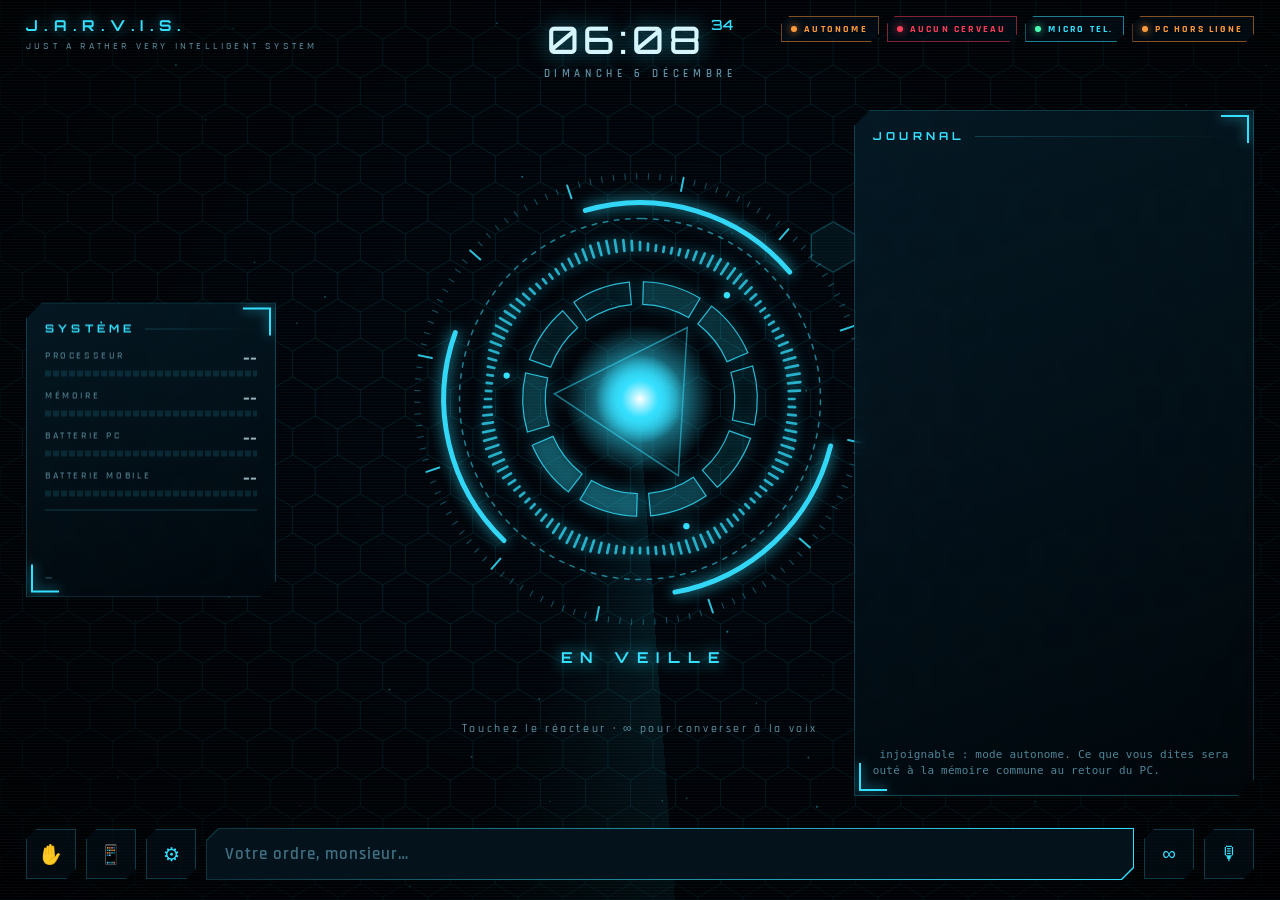
==== static/index.html @ 6ebd61b5 "Voix premium ElevenLabs britanniques graves + réglage grave/débit ; gain automatique micro ; accueil" ====
<!DOCTYPE html>
<html lang="fr">
<head>
<meta charset="utf-8">
<meta name="viewport" content="width=device-width,initial-scale=1,viewport-fit=cover">
<meta name="theme-color" content="#010409">
<meta name="mobile-web-app-capable" content="yes">
<link rel="manifest" href="/static/manifest.json">
<link rel="icon" href="/static/icon.svg">
<title>J.A.R.V.I.S.</title>
<link rel="stylesheet" href="/static/hud.css">
</head>
<body class="booting">
<canvas id="bg"></canvas>
<div class="vignette"></div>
<div class="scan"></div>

<!-- Séquence de démarrage -->
<div id="boot">
  <div class="boot-logo">J.A.R.V.I.S.</div>
  <div id="boot-lines"></div>
  <div class="boot-bar"><i></i></div>
</div>

<header>
  <div class="brand">
    <b>J.A.R.V.I.S.</b>
    <small>Just A Rather Very Intelligent System</small>
  </div>
  <div class="clock"><span id="clock">--:--</span><span id="sec">00</span><div id="date"></div></div>
  <div class="chips">
    <span id="st-net" class="chip">RÉSEAU</span>
    <span id="st-brain" class="chip">CERVEAU</span>
    <span id="st-wake" class="chip">MICRO</span>
    <span id="st-phone" class="chip">MOBILE</span>
  </div>
</header>

<aside class="panel sys">
  <div class="ptitle">SYSTÈME</div>
  <div class="meter"><label>PROCESSEUR</label><div class="track"><i id="bar-cpu"></i></div><b id="v-cpu">--</b></div>
  <div class="meter"><label>MÉMOIRE</label><div class="track"><i id="bar-ram"></i></div><b id="v-ram">--</b></div>
  <div class="meter"><label>BATTERIE PC</label><div class="track"><i id="bar-bat"></i></div><b id="v-bat">--</b></div>
  <div class="meter"><label>BATTERIE MOBILE</label><div class="track"><i id="bar-pbat"></i></div><b id="v-pbat">--</b></div>
  <div class="spark"><canvas id="spark"></canvas></div>
  <div class="pfoot" id="ver">—</div>
</aside>

<main>
  <button id="reactor" aria-label="Parler à Jarvis"><canvas id="core"></canvas></button>
  <div id="state" data-text="EN VEILLE">EN VEILLE</div>
  <div id="say" aria-live="polite"></div>
  <div id="hint">Touchez le réacteur · ∞ pour converser à la voix</div>
</main>

<section class="panel log">
  <div class="ptitle">JOURNAL</div>
  <div id="feed"></div>
</section>

<footer>
  <button id="btn-hands" class="tool" title="Contrôle par les mains">✋</button>
  <button id="btn-phone" class="tool" title="Téléphone">📱</button>
  <button id="btn-cfg" class="tool" title="Réglages">⚙</button>
  <form id="form"><input id="input" placeholder="Votre ordre, monsieur…" autocomplete="off" enterkeyhint="send"></form>
  <button id="btn-talk" class="tool" title="Conversation mains libres">∞</button>
  <button id="btn-mic" class="tool mic" title="Parler (Espace)">🎙</button>
</footer>

<div id="confirm" class="modal" hidden>
  <div class="box warn">
    <div class="ptitle">AUTORISATION REQUISE</div>
    <pre id="cbody"></pre>
    <div class="btns"><button id="c-no" class="ghost">REFUSER</button><button id="c-yes">AUTORISER</button></div>
  </div>
</div>

<div id="phone" class="modal" hidden>
  <div class="box">
    <div class="ptitle">LIAISON MOBILE</div>
    <p id="ph-status" class="muted">Vérification…</p>
    <ol class="steps">
      <li><b>Options pour les développeurs</b> : <b>Débogage USB</b> activé (et si possible <b>Débogage USB (paramètres de sécurité)</b> pour toucher/écrire).</li>
      <li><b>Par câble (le plus simple)</b> : branchez le téléphone au PC, acceptez « Autoriser le débogage USB », puis <b>LIAISON PAR CÂBLE</b>. Ensuite débranchez.</li>
      <li><b>Sans câble</b> : Débogage sans fil → Associer avec un code → recopiez adresse + code, puis ASSOCIER.</li>
    </ol>
    <input id="ph-host" placeholder="Adresse IP et port (ex : 192.168.1.20:37099)" inputmode="url">
    <input id="ph-code" placeholder="Code d'association (6 chiffres)" inputmode="numeric">
    <pre id="ph-out"></pre>
    <div class="btns"><button id="ph-close" class="ghost">FERMER</button><button id="ph-usb">LIAISON PAR CÂBLE</button><button id="ph-go">ASSOCIER</button></div>
  </div>
</div>

<div id="cfg" class="modal" hidden>
  <div class="box">
    <div class="ptitle">VOIX</div>
    <select id="vx"></select>
    <label class="muted">Grave <input id="vx-pitch" type="range" min="-30" max="5" step="1"></label>
    <label class="muted">Lenteur / débit <input id="vx-rate" type="range" min="-25" max="15" step="1"></label>
    <input id="vx-key" type="text" autocomplete="off" spellcheck="false" placeholder="Clé ElevenLabs pour les voix ★ (gratuit : elevenlabs.io → API Keys)">
    <div class="btns"><button id="vx-save" class="ghost">ENREGISTRER</button><button id="vx-test">ÉCOUTER</button></div>

    <div class="ptitle" style="margin-top:22px">CERVEAUX EN LIGNE</div>
    <p class="muted">Jarvis essaie chaque IA dans l'ordre ; quand l'une n'a plus de crédit ou de quota, il passe à la suivante, puis au cerveau local.</p>
    <div id="brains"></div>
    <select id="br-id"></select>
    <p id="br-info" class="muted"></p>
    <input id="br-key" type="text" autocomplete="off" spellcheck="false" placeholder="Clé API de ce fournisseur">
    <div class="btns"><button id="br-add">AJOUTER CETTE IA</button></div>

    <div class="ptitle" style="margin-top:22px">CLAUDE (PAYANT, LE PLUS INTELLIGENT)</div>
    <p id="cfg-status" class="muted">—</p>
    <input id="cfg-key" type="text" autocomplete="off" spellcheck="false" placeholder="Clé API Claude (sk-ant-…)">
    <select id="cfg-model">
      <option value="claude-sonnet-5-5">Sonnet 5.5 — équilibré (recommandé)</option>
      <option value="claude-haiku-5-5">Haiku 5.5 — le plus rapide et économique</option>
      <option value="claude-opus-5-5">Opus 5.5 — le plus puissant</option>
    </select>
    <pre id="cfg-out"></pre>
    <div class="btns"><button id="cfg-close" class="ghost">FERMER</button><button id="cfg-save">ENREGISTRER</button></div>

    <div class="ptitle" style="margin-top:22px">GOOGLE : GMAIL + AGENDA</div>
    <p id="g-status" class="muted">—</p>
    <textarea id="g-json" rows="3" spellcheck="false" placeholder="Collez ici le contenu du fichier client_secret….json"></textarea>
    <div class="btns"><button id="g-save" class="ghost">ENREGISTRER LE FICHIER</button><button id="g-connect">CONNECTER GOOGLE</button></div>
  </div>
</div>

<div id="login" class="modal" hidden>
  <div class="box">
    <div class="ptitle">IDENTIFICATION</div>
    <input id="token" type="text" autocomplete="off" autocapitalize="characters" placeholder="Code d'accès">
    <div class="btns"><button id="t-ok">ENTRER</button></div>
  </div>
</div>

<video id="cam" playsinline muted hidden></video>
<canvas id="handfx"></canvas>
<div id="cursor" hidden></div>

<script src="/static/fx.js"></script>
<script src="/static/hud.js"></script>
<script type="module" src="/static/hands.js"></script>
</body>
</html>
---- static/hud.css ----
@font-face{font-family:Orbitron;src:url(/static/fonts/orbitron-latin-500-normal.woff2) format("woff2");font-weight:500}
@font-face{font-family:Orbitron;src:url(/static/fonts/orbitron-latin-700-normal.woff2) format("woff2");font-weight:700}
@font-face{font-family:Orbitron;src:url(/static/fonts/orbitron-latin-900-normal.woff2) format("woff2");font-weight:900}
@font-face{font-family:Rajdhani;src:url(/static/fonts/rajdhani-latin-500-normal.woff2) format("woff2");font-weight:500}
@font-face{font-family:Rajdhani;src:url(/static/fonts/rajdhani-latin-600-normal.woff2) format("woff2");font-weight:600}
@font-face{font-family:Rajdhani;src:url(/static/fonts/rajdhani-latin-700-normal.woff2) format("woff2");font-weight:700}

:root{
  --c:#35e0ff;--c2:#0a8fb5;--hot:#ff9a3c;--red:#ff3d5a;--ok:#4dffb5;
  --ink:#d6f6ff;--mute:#5f8fa0;--line:rgba(53,224,255,.22);--glass:rgba(4,18,28,.55);
  --head:Orbitron,"Bahnschrift",sans-serif;--body:Rajdhani,"Bahnschrift","Segoe UI",sans-serif;
  --accent:var(--c);
}
body.thinking{--accent:var(--hot)}
body.listening{--accent:#a8f4ff}
*{box-sizing:border-box;margin:0;padding:0;min-width:0}
html,body{height:100%;background:#010409;color:var(--ink);font-family:var(--body);font-weight:500;overflow:hidden;-webkit-tap-highlight-color:transparent}
#bg{position:fixed;inset:0;width:100%;height:100%}
.vignette{position:fixed;inset:0;pointer-events:none;background:radial-gradient(ellipse at 50% 45%,transparent 35%,rgba(0,0,0,.85) 100%)}
.scan{position:fixed;inset:0;pointer-events:none;background:repeating-linear-gradient(0deg,rgba(53,224,255,.035) 0 1px,transparent 1px 3px);mix-blend-mode:screen;animation:flick 6s infinite}
@keyframes flick{0%,96%,100%{opacity:1}97%{opacity:.6}98%{opacity:1}99%{opacity:.75}}

/* ---------- Démarrage ---------- */
#boot{position:fixed;inset:0;z-index:50;background:#010409;display:flex;flex-direction:column;align-items:center;justify-content:center;gap:22px;transition:opacity .9s,visibility .9s}
body:not(.booting) #boot{opacity:0;visibility:hidden}
.boot-logo{font:900 clamp(30px,7vw,64px)/1 var(--head);letter-spacing:.35em;color:transparent;background:linear-gradient(90deg,#0a8fb5,#e9fdff,#35e0ff,#0a8fb5);background-size:300% 100%;-webkit-background-clip:text;background-clip:text;animation:sheen 2.4s linear infinite;filter:drop-shadow(0 0 18px rgba(53,224,255,.6));padding-left:.35em}
@keyframes sheen{to{background-position:-300% 0}}
#boot-lines{font:600 13px/1.7 var(--body);letter-spacing:.18em;color:var(--mute);min-height:9em;width:min(420px,84vw)}
#boot-lines div::before{content:"▸ ";color:var(--c)}
#boot-lines .okk{color:var(--ok);float:right}
.boot-bar{width:min(420px,84vw);height:2px;background:rgba(53,224,255,.12);overflow:hidden}
.boot-bar i{display:block;height:100%;width:0;background:linear-gradient(90deg,transparent,var(--c));box-shadow:0 0 12px var(--c);animation:load 2.6s cubic-bezier(.6,.1,.2,1) forwards}
@keyframes load{to{width:100%}}

/* ---------- En-tête ---------- */
header{position:fixed;top:0;left:0;right:0;z-index:3;display:grid;grid-template-columns:1fr auto 1fr;align-items:start;padding:calc(16px + env(safe-area-inset-top)) 26px 0}
.brand b{display:block;font:700 15px var(--head);letter-spacing:.42em;color:var(--c);text-shadow:0 0 14px rgba(53,224,255,.7)}
.brand small{display:block;margin-top:5px;font-size:10px;letter-spacing:.32em;color:var(--mute);text-transform:uppercase}
.clock{text-align:center;font-family:var(--head)}
#clock{font-size:38px;font-weight:500;letter-spacing:.12em;text-shadow:0 0 22px rgba(53,224,255,.55)}
#sec{font-size:14px;color:var(--c);margin-left:6px;vertical-align:top}
#date{font:600 11px var(--body);letter-spacing:.42em;color:var(--mute);margin-top:4px}
.chips{display:flex;gap:8px;justify-content:flex-end;flex-wrap:wrap}
.chip{position:relative;padding:6px 10px 6px 22px;font:700 10px var(--body);letter-spacing:.22em;color:var(--mute);border:1px solid var(--line);background:var(--glass);clip-path:polygon(8px 0,100% 0,100% calc(100% - 8px),calc(100% - 8px) 100%,0 100%,0 8px)}
.chip::before{content:"";position:absolute;left:9px;top:50%;width:6px;height:6px;margin-top:-3px;border-radius:50%;background:var(--mute)}
.chip.ok{color:var(--c);border-color:rgba(53,224,255,.55)}.chip.ok::before{background:var(--ok);box-shadow:0 0 8px var(--ok)}
.chip.warn{color:var(--hot);border-color:rgba(255,154,60,.5)}.chip.warn::before{background:var(--hot);box-shadow:0 0 8px var(--hot)}
.chip.bad{color:var(--red);border-color:rgba(255,61,90,.5)}.chip.bad::before{background:var(--red);box-shadow:0 0 8px var(--red);animation:blink 1s infinite}
@keyframes blink{50%{opacity:.2}}

/* ---------- Panneaux holographiques ---------- */
.panel{position:fixed;z-index:3;padding:18px 18px 14px;background:linear-gradient(160deg,rgba(8,40,56,.55),rgba(2,12,20,.35));border:1px solid var(--line);backdrop-filter:blur(6px);-webkit-backdrop-filter:blur(6px);clip-path:polygon(16px 0,100% 0,100% calc(100% - 16px),calc(100% - 16px) 100%,0 100%,0 16px)}
.panel::before,.panel::after{content:"";position:absolute;width:26px;height:26px;border:2px solid var(--c);filter:drop-shadow(0 0 6px var(--c))}
.panel::before{top:4px;right:4px;border-left:0;border-bottom:0}
.panel::after{bottom:4px;left:4px;border-right:0;border-top:0}
.ptitle{font:700 11px var(--head);letter-spacing:.38em;color:var(--c);margin-bottom:14px;display:flex;align-items:center;gap:10px}
.ptitle::after{content:"";flex:1;height:1px;background:linear-gradient(90deg,var(--line),transparent)}
.sys{left:26px;top:50%;transform:translateY(-50%);width:250px}
.meter{display:grid;grid-template-columns:1fr auto;gap:5px 10px;margin-bottom:13px}
.meter label{font-size:10px;letter-spacing:.26em;color:var(--mute)}
.meter b{grid-row:1;grid-column:2;font:500 13px var(--head);color:var(--ink)}
.track{grid-column:1/3;height:6px;background:repeating-linear-gradient(90deg,rgba(53,224,255,.12) 0 6px,transparent 6px 8px)}
.track i{display:block;height:100%;width:0;background:repeating-linear-gradient(90deg,var(--c) 0 6px,transparent 6px 8px);filter:drop-shadow(0 0 4px var(--c));transition:width .9s cubic-bezier(.2,.8,.2,1)}
.track i.hot{background:repeating-linear-gradient(90deg,var(--hot) 0 6px,transparent 6px 8px);filter:drop-shadow(0 0 4px var(--hot))}
.spark{height:54px;margin-top:4px;border-top:1px solid var(--line);padding-top:8px}
#spark{width:100%;height:100%}
.pfoot{margin-top:8px;font:500 9px var(--head);letter-spacing:.3em;color:#2f6577}
.log{right:26px;top:110px;bottom:104px;width:min(400px,32vw);display:flex;flex-direction:column}
#feed{flex:1;overflow-y:auto;display:flex;flex-direction:column;gap:10px;padding-right:4px;mask:linear-gradient(transparent,#000 14%);scrollbar-width:none}
#feed::-webkit-scrollbar{display:none}
#feed>:first-child{margin-top:auto}
.line{position:relative;padding:9px 12px 9px 14px;font-size:15px;line-height:1.35;letter-spacing:.02em;background:rgba(53,224,255,.06);border-left:2px solid var(--c);animation:in .45s cubic-bezier(.2,.8,.2,1)}
.line::before{content:attr(data-who);display:block;font:700 9px var(--head);letter-spacing:.3em;color:var(--c);margin-bottom:3px}
.line.user{border-color:#8fb6c4;background:rgba(143,182,196,.06)}.line.user::before{color:#8fb6c4}
.line.log{font:500 11px/1.4 Consolas,monospace;color:#4e8597;border-color:#1c4a5a;background:none;padding:3px 10px}
.line.log::before{display:none}
@keyframes in{from{opacity:0;transform:translateX(18px);filter:blur(4px)}}

/* ---------- Réacteur ---------- */
main{position:fixed;inset:0;z-index:2;display:flex;flex-direction:column;align-items:center;justify-content:center;pointer-events:none}
#reactor{pointer-events:auto;width:min(58vmin,470px);aspect-ratio:1;border:0;background:none;cursor:pointer;border-radius:50%}
#reactor:focus-visible{outline:1px dashed var(--c);outline-offset:8px}
#core{width:100%;height:100%;display:block}
#state{position:relative;margin-top:14px;font:700 15px var(--head);letter-spacing:.55em;padding-left:.55em;color:var(--accent);text-shadow:0 0 16px var(--accent)}
body.thinking #state::before,body.thinking #state::after{content:attr(data-text);position:absolute;inset:0;padding-left:.55em}
body.thinking #state::before{color:#ff3d5a;clip-path:inset(0 0 55% 0);animation:gl 1.2s infinite steps(2)}
body.thinking #state::after{color:#35e0ff;clip-path:inset(55% 0 0 0);animation:gl 1.2s infinite reverse steps(2)}
@keyframes gl{0%{transform:translate(-2px)}50%{transform:translate(2px)}100%{transform:none}}
#say{max-width:min(720px,86vw);min-height:1.4em;margin-top:16px;text-align:center;font:600 clamp(16px,2.2vw,21px)/1.45 var(--body);letter-spacing:.03em;color:var(--ink);text-shadow:0 0 14px rgba(53,224,255,.45)}
#say.typing::after{content:"▍";color:var(--c);animation:blink .8s infinite;margin-left:2px}
#say .u{display:block;font-size:.75em;color:var(--mute);margin-bottom:6px;letter-spacing:.08em}
#btn-talk.on{animation:pulse 1.4s infinite;color:#fff}
.box label{display:flex;align-items:center;gap:10px;margin-bottom:10px}.box input[type=range]{flex:1;accent-color:#35e0ff;height:auto;margin:0}
#hint{margin-top:8px;font-size:12px;letter-spacing:.22em;color:var(--mute)}

/* ---------- Barre de commande ---------- */
footer{position:fixed;left:0;right:0;bottom:0;z-index:4;display:flex;gap:10px;align-items:center;padding:14px 26px calc(20px + env(safe-area-inset-bottom))}
#form{flex:1;position:relative;padding:1px;background:linear-gradient(90deg,var(--line),var(--c),var(--line));background-size:200% 100%;animation:flow 4s linear infinite;clip-path:polygon(12px 0,100% 0,100% calc(100% - 12px),calc(100% - 12px) 100%,0 100%,0 12px)}
@keyframes flow{to{background-position:-200% 0}}
#input{width:100%;height:50px;border:0;outline:0;background:#03121b;color:var(--ink);padding:0 18px;font:600 17px var(--body);letter-spacing:.06em;clip-path:inherit}
#input::placeholder{color:#3f6f80}
.tool{width:50px;height:50px;flex:none;border:1px solid var(--line);background:var(--glass);color:var(--c);font-size:19px;cursor:pointer;clip-path:polygon(10px 0,100% 0,100% calc(100% - 10px),calc(100% - 10px) 100%,0 100%,0 10px);transition:.25s}
.tool:hover{border-color:var(--c);background:rgba(53,224,255,.12)}
.tool.on{background:rgba(53,224,255,.25);border-color:var(--c);box-shadow:inset 0 0 18px rgba(53,224,255,.5)}
.mic.on{animation:pulse 1s infinite}
@keyframes pulse{50%{box-shadow:inset 0 0 26px #a8f4ff}}

/* ---------- Fenêtres ---------- */
.modal{position:fixed;inset:0;z-index:20;display:flex;align-items:center;justify-content:center;background:rgba(1,4,9,.78);backdrop-filter:blur(4px);padding:16px}
[hidden]{display:none!important}
.box{width:min(520px,100%);max-height:90vh;overflow:auto;padding:24px;background:#031119;border:1px solid var(--c);box-shadow:0 0 40px rgba(53,224,255,.25);clip-path:polygon(18px 0,100% 0,100% calc(100% - 18px),calc(100% - 18px) 100%,0 100%,0 18px)}
.box.warn{border-color:var(--hot);box-shadow:0 0 40px rgba(255,154,60,.25)}.box.warn .ptitle{color:var(--hot)}
.box input{width:100%;height:46px;margin-bottom:10px;padding:0 14px;background:#020b12;border:1px solid var(--line);color:var(--ink);font:600 16px var(--body);letter-spacing:.08em;outline:0}
.box select{width:100%;height:46px;margin-bottom:10px;padding:0 10px;background:#020b12;border:1px solid var(--line);color:var(--ink);font:600 15px var(--body)}
.box textarea{width:100%;margin-bottom:10px;padding:10px;background:#020b12;border:1px solid var(--line);color:var(--ink);font:12px/1.4 Consolas,monospace;resize:vertical}
.box input:focus{border-color:var(--c)}
.box pre{white-space:pre-wrap;font:12px/1.5 Consolas,monospace;color:#bfeaf7;max-height:36vh;overflow:auto;margin-bottom:14px}
.muted{color:var(--mute);font-size:14px;margin-bottom:12px}
.steps{font-size:14px;line-height:1.45;color:#a9cfdb;margin:0 0 14px 18px}.steps li{margin-bottom:6px}.steps b{color:var(--ink)}
.btns{display:flex;flex-wrap:wrap;gap:10px;justify-content:flex-end}
.btns button{min-height:44px;padding:0 20px;border:1px solid var(--c);background:rgba(53,224,255,.14);color:var(--c);font:700 11px var(--head);letter-spacing:.25em;cursor:pointer}
.btns .ghost{background:none;border-color:var(--line);color:var(--mute)}
.box.warn #c-yes{border-color:var(--hot);color:var(--hot);background:rgba(255,154,60,.12)}

/* ---------- Mains ---------- */
#handfx{position:fixed;inset:0;width:100%;height:100%;pointer-events:none;z-index:15}
#cursor{position:fixed;z-index:16;width:30px;height:30px;margin:-15px 0 0 -15px;border:2px solid var(--c);border-radius:50%;box-shadow:0 0 16px var(--c),inset 0 0 8px var(--c);pointer-events:none;transition:transform .1s}
#cursor.pinch{transform:scale(.5);background:var(--c)}

/* ---------- Téléphone ---------- */
@media (max-width:820px){
  header{grid-template-columns:1fr auto;gap:10px;padding:calc(12px + env(safe-area-inset-top)) 16px 0}
  .brand small{display:none}.brand b{font-size:12px;letter-spacing:.3em}
  .clock{grid-column:2;grid-row:1;text-align:right}#clock{font-size:24px}#date{font-size:9px;letter-spacing:.25em}
  .chips{grid-column:1/3;justify-content:flex-start;gap:6px}.chip{font-size:9px;padding:5px 8px 5px 19px}.chip::before{left:7px}
  .sys{left:16px;right:16px;top:auto;bottom:calc(82px + env(safe-area-inset-bottom));transform:none;width:auto;display:grid;grid-template-columns:1fr 1fr;gap:0 14px;padding:12px 14px 4px}
  .sys .ptitle,.spark,.pfoot{display:none}.meter{margin-bottom:9px}
  .log{left:16px;right:16px;top:auto;bottom:calc(196px + env(safe-area-inset-bottom));height:24vh;width:auto;padding:12px 14px}
  main{justify-content:flex-start;padding-top:calc(118px + env(safe-area-inset-top))}
  #reactor{width:min(64vw,32vh)}#state{font-size:12px;margin-top:8px}#hint{display:none}
  .log{display:none}
  #say{font-size:18px;max-height:30vh;overflow:hidden;margin-top:14px;padding:0 6px}
  footer{padding:10px 16px calc(14px + env(safe-area-inset-bottom));gap:8px}
  #btn-hands{display:none}.tool{width:46px;height:46px}#input{height:46px;font-size:16px}
}
@media (prefers-reduced-motion:reduce){*{animation:none!important}}

.brain{display:flex;align-items:center;gap:10px;padding:8px 10px;margin-bottom:6px;border:1px solid var(--line);background:rgba(53,224,255,.05);font-size:14px}
.brain b{flex:1;font-weight:600}.brain small{color:var(--mute);font-size:12px}.brain .st{font-size:11px;letter-spacing:.1em}
.brain .st.ok{color:var(--ok)}.brain .st.wait{color:var(--hot)}
.brain button{background:none;border:1px solid var(--line);color:var(--mute);width:32px;height:32px;cursor:pointer}
.box a{color:var(--c)}
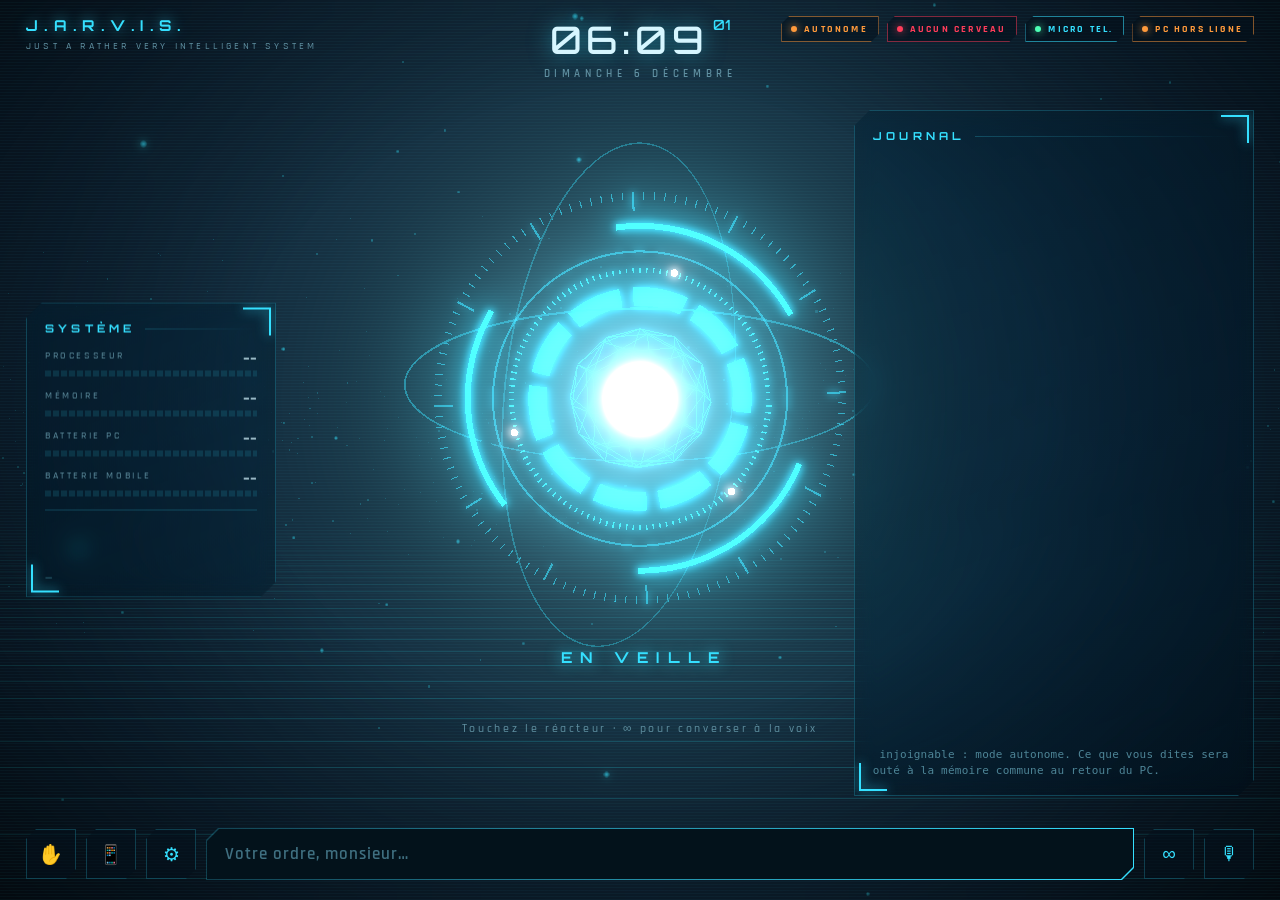
==== commit 92cf915b: "Interface 3D (three.js) : réacteur holographique, anneaux gyroscopiques, lueur, sol holographique, p" ====
--- a/static/index.html
+++ b/static/index.html
@@ -9,6 +9,7 @@
 <link rel="icon" href="/static/icon.svg">
 <title>J.A.R.V.I.S.</title>
 <link rel="stylesheet" href="/static/hud.css">
+<script type="importmap">{"imports":{"three":"/static/vendor/three/three.module.js","three/addons/":"/static/vendor/three/addons/"}}</script>
 </head>
 <body class="booting">
 <canvas id="bg"></canvas>
@@ -139,6 +140,7 @@
 <div id="cursor" hidden></div>
 
 <script src="/static/fx.js"></script>
+<script type="module">import("/static/fx3d.js").catch((e) => console.warn("3D indisponible, rendu 2D", e));</script>
 <script src="/static/hud.js"></script>
 <script type="module" src="/static/hands.js"></script>
 </body>
--- a/static/hud.css
+++ b/static/hud.css
@@ -150,3 +150,20 @@
 .brain .st.ok{color:var(--ok)}.brain .st.wait{color:var(--hot)}
 .brain button{background:none;border:1px solid var(--line);color:var(--mute);width:32px;height:32px;cursor:pointer}
 .box a{color:var(--c)}
+
+/* ---------- 3D ---------- */
+#scene{position:fixed;inset:0;width:100%!important;height:100%!important;z-index:0}
+body.fx3d #bg,body.fx3d #core{visibility:hidden}
+body.fx3d .vignette{background:radial-gradient(ellipse at 50% 45%,transparent 45%,rgba(0,0,0,.7) 100%)}
+body.fx3d .panel{background:linear-gradient(160deg,rgba(6,30,44,.42),rgba(2,10,18,.28));backdrop-filter:blur(10px) saturate(130%);-webkit-backdrop-filter:blur(10px) saturate(130%)}
+
+/* ---------- Fond d'écran (?mode=fond) ---------- */
+body.wallpaper header .chips,body.wallpaper .brand small,body.wallpaper .panel,body.wallpaper footer,body.wallpaper #hint,body.wallpaper #boot{display:none!important}
+body.wallpaper header{grid-template-columns:1fr;text-align:center;padding-top:calc(48px + env(safe-area-inset-top))}
+body.wallpaper .brand{display:none}
+body.wallpaper .clock #clock{font-size:clamp(46px,12vw,96px);font-weight:500}
+body.wallpaper .clock #sec{display:none}
+body.wallpaper main{justify-content:center;padding-top:0}
+body.wallpaper #reactor{width:min(70vw,44vh)}
+body.wallpaper #say{font-size:clamp(17px,2.4vw,22px)}
+body.wallpaper .clock{grid-column:1/-1!important;grid-row:1!important;text-align:center!important}
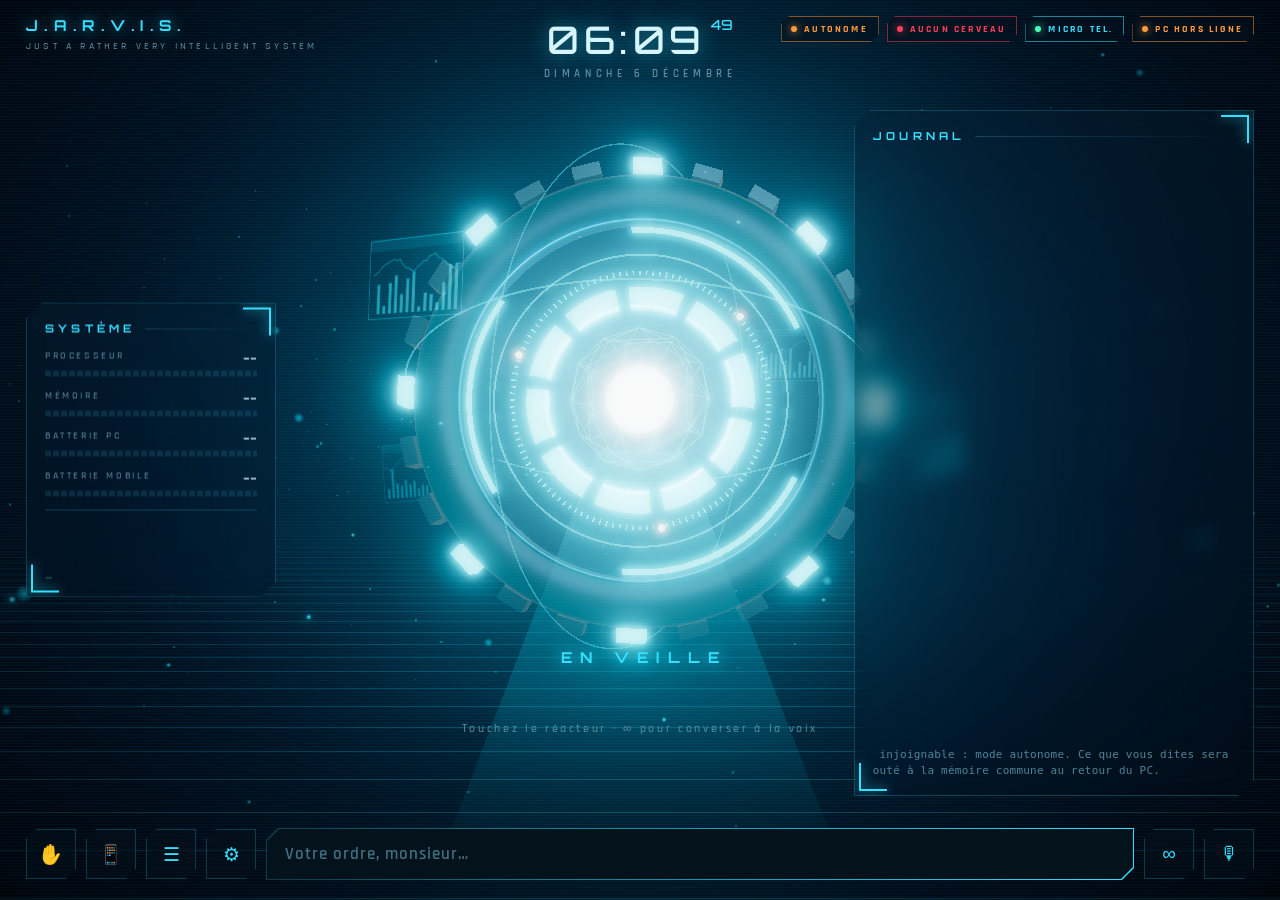
==== commit 4eae5ec5: "Page Urgences (/tableau) : mails, agenda, tâches et rappels classés par urgence ; outils de tâches C" ====
--- a/static/index.html
+++ b/static/index.html
@@ -62,6 +62,7 @@
 <footer>
   <button id="btn-hands" class="tool" title="Contrôle par les mains">✋</button>
   <button id="btn-phone" class="tool" title="Téléphone">📱</button>
+  <button class="tool" title="Urgences : mails, agenda, tâches" onclick="location.href='/tableau'">☰</button>
   <button id="btn-cfg" class="tool" title="Réglages">⚙</button>
   <form id="form"><input id="input" placeholder="Votre ordre, monsieur…" autocomplete="off" enterkeyhint="send"></form>
   <button id="btn-talk" class="tool" title="Conversation mains libres">∞</button>
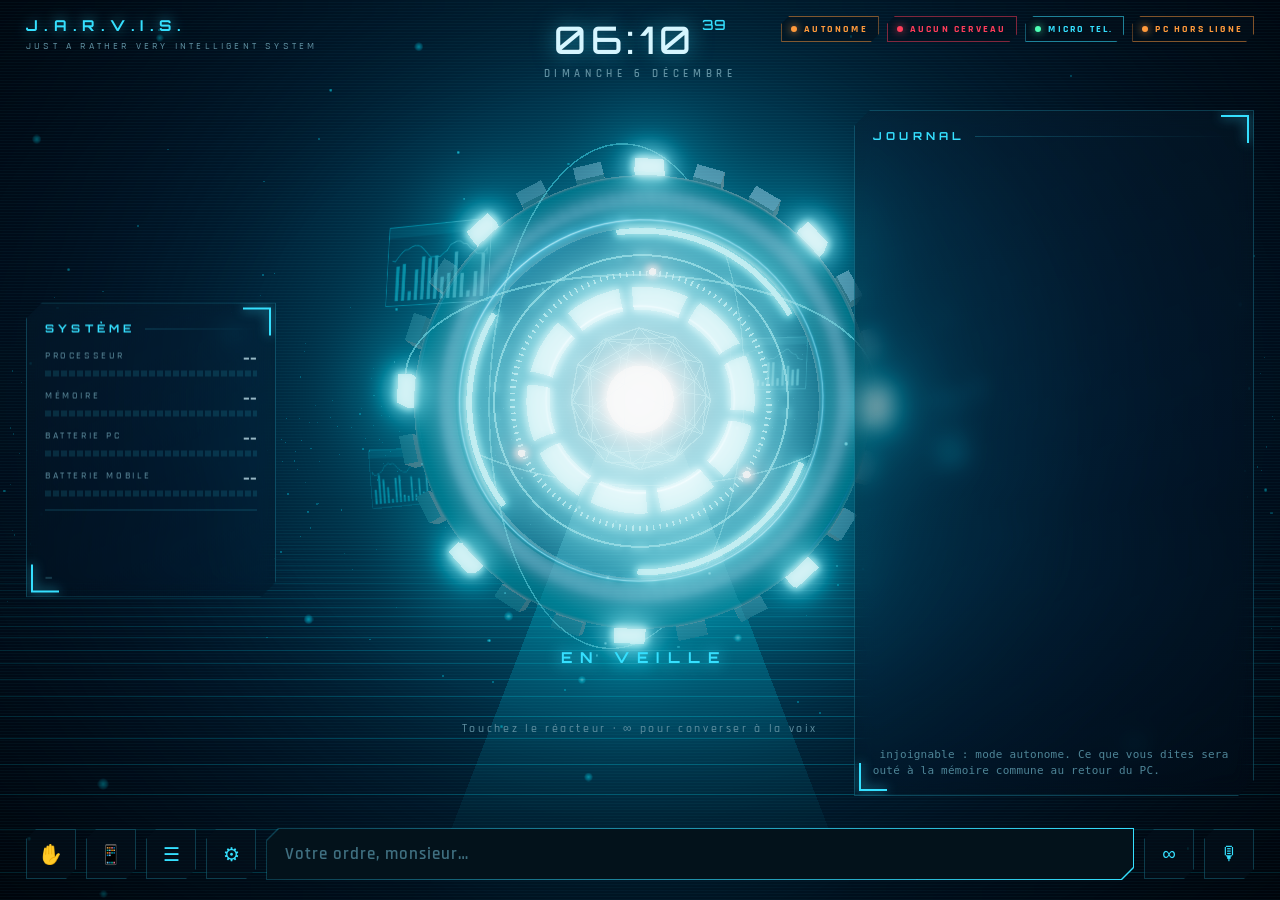
==== commit d5bb2793: "Gestes des mains : glisser, clic droit, défilement 2 doigts, poing = STOP, main ouverte = écoute, ba" ====
--- a/static/index.html
+++ b/static/index.html
@@ -143,6 +143,6 @@
 <script src="/static/fx.js"></script>
 <script type="module">import("/static/fx3d.js").catch((e) => console.warn("3D indisponible, rendu 2D", e));</script>
 <script src="/static/hud.js"></script>
-<script type="module" src="/static/hands.js"></script>
+<script type="module" src="/static/hands.js?v=2"></script>
 </body>
 </html>
--- a/static/hud.css
+++ b/static/hud.css
@@ -126,6 +126,10 @@
 #handfx{position:fixed;inset:0;width:100%;height:100%;pointer-events:none;z-index:15}
 #cursor{position:fixed;z-index:16;width:30px;height:30px;margin:-15px 0 0 -15px;border:2px solid var(--c);border-radius:50%;box-shadow:0 0 16px var(--c),inset 0 0 8px var(--c);pointer-events:none;transition:transform .1s}
 #cursor.pinch{transform:scale(.5);background:var(--c)}
+#cursor.drag{transform:scale(.7);border-style:dashed;background:rgba(53,224,255,.35)}
+#cursor::after{content:attr(data-g);position:absolute;left:36px;top:4px;white-space:nowrap;font:700 10px var(--head);letter-spacing:.2em;color:var(--c);text-shadow:0 0 8px var(--c)}
+#cursor.fire{animation:gfire .45s ease-out}
+@keyframes gfire{0%{box-shadow:0 0 0 0 var(--c),0 0 16px var(--c)}100%{box-shadow:0 0 0 26px transparent,0 0 16px var(--c)}}
 
 /* ---------- Téléphone ---------- */
 @media (max-width:820px){
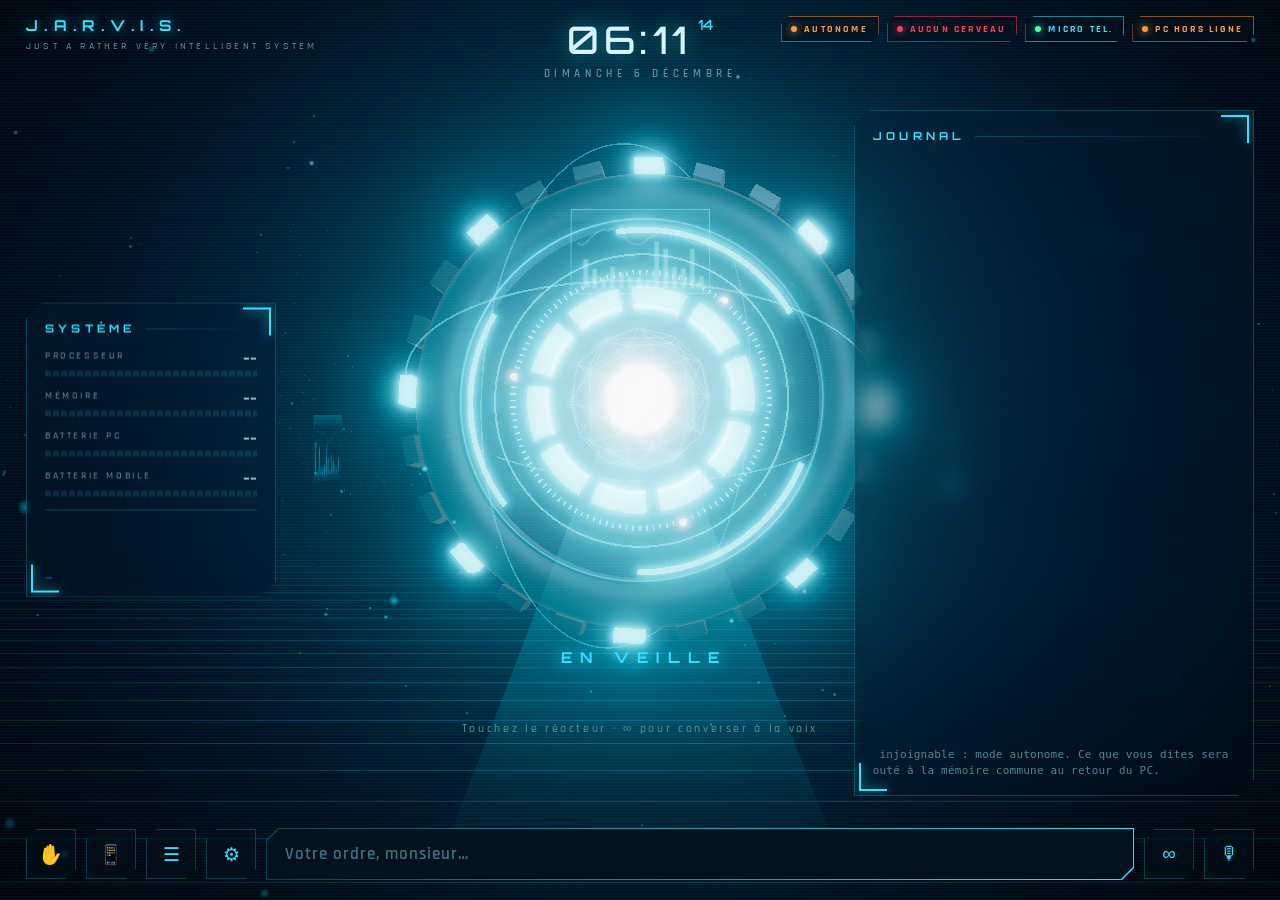
==== commit f1399c5e: "Mains v3 : détection plus sensible (seuils 0.45, GPU→CPU), lissage des repères, vote anti-tremblemen" ====
--- a/static/index.html
+++ b/static/index.html
@@ -137,12 +137,11 @@
 </div>
 
 <video id="cam" playsinline muted hidden></video>
-<canvas id="handfx"></canvas>
 <div id="cursor" hidden></div>
 
 <script src="/static/fx.js"></script>
 <script type="module">import("/static/fx3d.js").catch((e) => console.warn("3D indisponible, rendu 2D", e));</script>
 <script src="/static/hud.js"></script>
-<script type="module" src="/static/hands.js?v=2"></script>
+<script type="module" src="/static/hands.js?v=3"></script>
 </body>
 </html>
--- a/static/hud.css
+++ b/static/hud.css
@@ -123,13 +123,44 @@
 .box.warn #c-yes{border-color:var(--hot);color:var(--hot);background:rgba(255,154,60,.12)}
 
 /* ---------- Mains ---------- */
-#handfx{position:fixed;inset:0;width:100%;height:100%;pointer-events:none;z-index:15}
-#cursor{position:fixed;z-index:16;width:30px;height:30px;margin:-15px 0 0 -15px;border:2px solid var(--c);border-radius:50%;box-shadow:0 0 16px var(--c),inset 0 0 8px var(--c);pointer-events:none;transition:transform .1s}
-#cursor.pinch{transform:scale(.5);background:var(--c)}
-#cursor.drag{transform:scale(.7);border-style:dashed;background:rgba(53,224,255,.35)}
-#cursor::after{content:attr(data-g);position:absolute;left:36px;top:4px;white-space:nowrap;font:700 10px var(--head);letter-spacing:.2em;color:var(--c);text-shadow:0 0 8px var(--c)}
-#cursor.fire{animation:gfire .45s ease-out}
-@keyframes gfire{0%{box-shadow:0 0 0 0 var(--c),0 0 16px var(--c)}100%{box-shadow:0 0 0 26px transparent,0 0 16px var(--c)}}
+/* ---------- Mains v3 ---------- */
+#cursor{position:fixed;left:0;top:0;z-index:40;width:60px;height:60px;margin:-30px 0 0 -30px;pointer-events:none;will-change:transform;--g:var(--c)}
+#cursor svg{width:100%;height:100%;overflow:visible;filter:drop-shadow(0 0 6px var(--g));transition:transform .12s}
+#cursor circle,#cursor path{fill:none;stroke:var(--g);stroke-width:1.6}
+#cursor .r0{stroke-dasharray:6 4;transform-origin:30px 30px;animation:curspin 6s linear infinite}
+#cursor .rh{stroke-width:3;stroke-dasharray:100;stroke-dashoffset:100;transform:rotate(-90deg);transform-origin:30px 30px;stroke-linecap:round}
+#cursor .tk{opacity:.6}
+#cursor .dot{fill:var(--g);stroke:none}
+#cursor b{position:absolute;left:58px;top:20px;white-space:nowrap;font:700 10px var(--head);letter-spacing:.22em;color:var(--g);text-shadow:0 0 8px var(--g);padding:3px 8px;background:rgba(2,14,22,.7);border-left:2px solid var(--g)}
+#cursor b:empty{display:none}
+#cursor.pinch svg{transform:scale(.6)} #cursor.pinch{--g:var(--ok)}
+#cursor.drag .r0{stroke-dasharray:2 3;animation-duration:1.2s}
+#cursor.g-fist{--g:var(--red)} #cursor.g-thumb,#cursor.g-three{--g:var(--hot)} #cursor.g-vee .tk{opacity:1}
+#cursor.g-none{opacity:.35}
+#cursor.fire::before{content:"";position:absolute;inset:0;border-radius:50%;border:2px solid var(--g);animation:gfire .5s ease-out forwards}
+@keyframes curspin{to{transform:rotate(360deg)}}
+@keyframes gfire{from{transform:scale(.6);opacity:1}to{transform:scale(2.4);opacity:0}}
+#hand-ui{position:fixed;left:18px;bottom:18px;z-index:39;width:260px;pointer-events:none;font:600 12px var(--body);color:var(--ink);
+  background:linear-gradient(160deg,rgba(6,30,44,.82),rgba(2,12,20,.88));border:1px solid var(--line);backdrop-filter:blur(8px);
+  clip-path:polygon(14px 0,100% 0,100% calc(100% - 14px),calc(100% - 14px) 100%,0 100%,0 14px);box-shadow:inset 0 0 30px rgba(53,224,255,.08)}
+#hand-ui.fire{animation:hufire .5s ease-out}
+@keyframes hufire{from{box-shadow:inset 0 0 60px rgba(53,224,255,.45)}}
+.hu-head{display:flex;align-items:center;gap:8px;padding:8px 12px;font:700 10px var(--head);letter-spacing:.25em;color:var(--c);border-bottom:1px solid var(--line)}
+.hu-fps{margin-left:auto;color:var(--mute);letter-spacing:.1em}
+.hu-dot{width:8px;height:8px;border-radius:50%;background:var(--mute)}
+.hu-dot.live{background:var(--ok);box-shadow:0 0 10px var(--ok);animation:hupulse 1.2s infinite}
+@keyframes hupulse{50%{opacity:.4}}
+.hu-view{position:relative;margin:8px 10px;border:1px solid var(--line)}
+.hu-view canvas{display:block;width:100%;aspect-ratio:4/3}
+.hu-view::after{content:"";position:absolute;inset:0;background:repeating-linear-gradient(0deg,rgba(53,224,255,.06) 0 1px,transparent 1px 3px);pointer-events:none}
+.hu-msg{position:absolute;left:0;right:0;bottom:0;padding:6px 8px;font-size:11px;color:var(--hot);background:rgba(0,0,0,.65);text-align:center}
+.hu-list{display:grid;grid-template-columns:1fr;gap:2px;padding:4px 10px 10px}
+.hu-g{display:flex;align-items:center;gap:8px;padding:3px 6px;color:var(--mute);border-left:2px solid transparent;transition:.15s}
+.hu-g i{font-style:normal;width:20px;text-align:center;filter:grayscale(1) opacity(.6)}
+.hu-g.on{color:var(--ink);background:rgba(53,224,255,.12);border-left-color:var(--c)}
+.hu-g.on i{filter:none}
+.hu-g[data-k=fist].on{border-left-color:var(--red);background:rgba(255,61,90,.14)}
+@media (max-width:700px){#hand-ui{width:190px;left:8px;bottom:8px}.hu-list{display:none}}
 
 /* ---------- Téléphone ---------- */
 @media (max-width:820px){
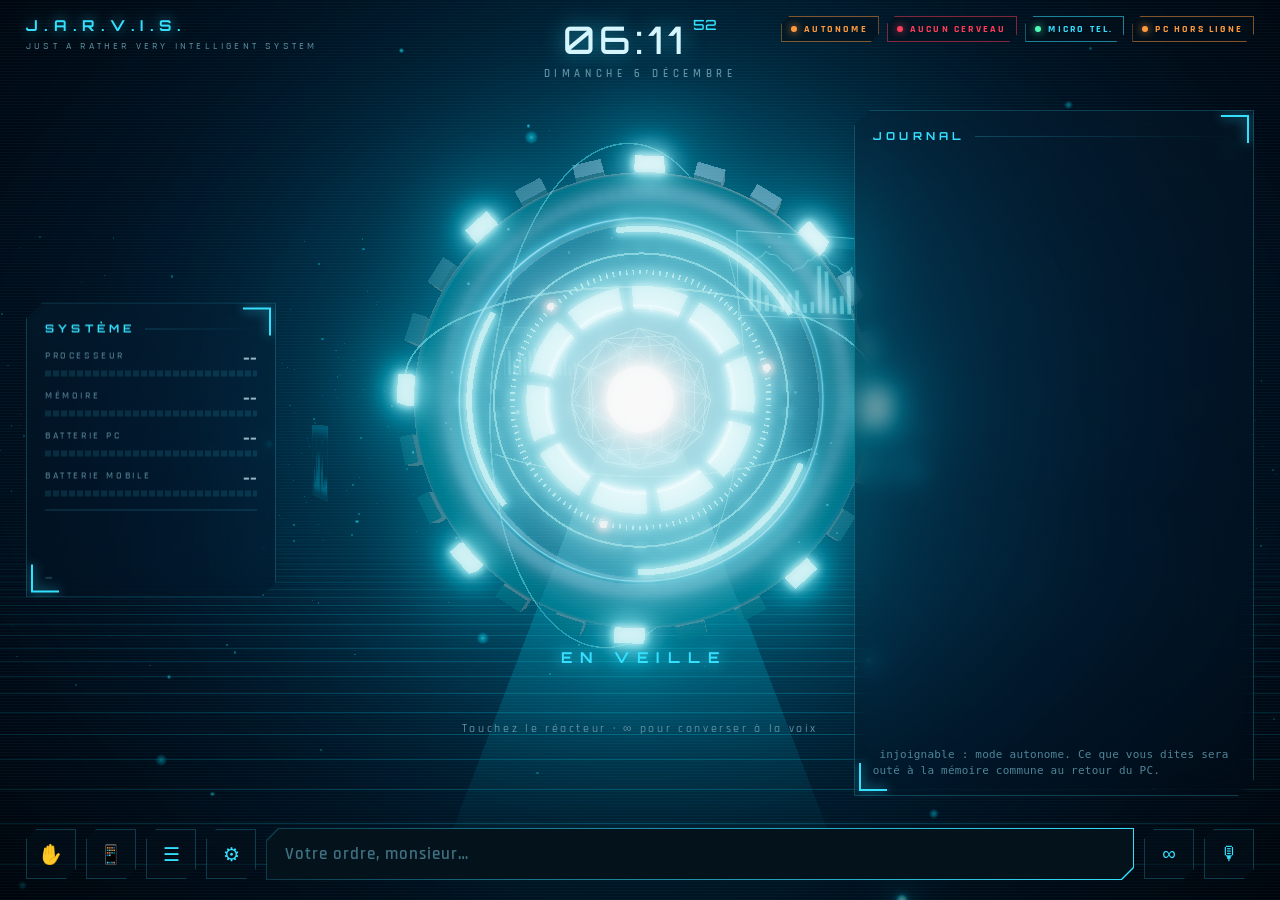
==== commit 9bfa15c7: "Mains : mode PC natif (hands_native.py, caméra côté serveur) → gestes sur tout Windows même Jarvis r" ====
--- a/static/index.html
+++ b/static/index.html
@@ -142,6 +142,6 @@
 <script src="/static/fx.js"></script>
 <script type="module">import("/static/fx3d.js").catch((e) => console.warn("3D indisponible, rendu 2D", e));</script>
 <script src="/static/hud.js"></script>
-<script type="module" src="/static/hands.js?v=3"></script>
+<script type="module" src="/static/hands.js?v=4"></script>
 </body>
 </html>
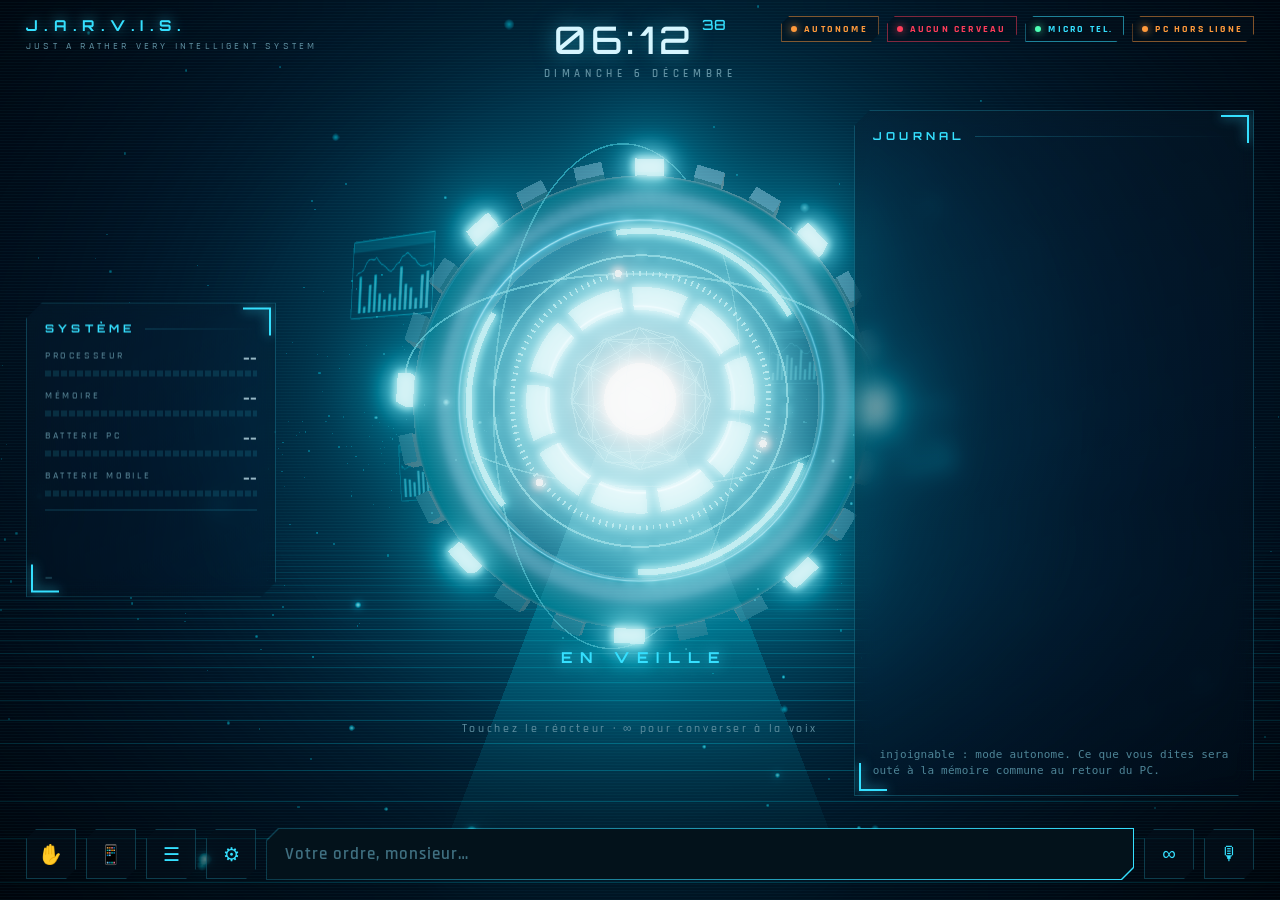
==== commit 651ce404: "Mains optimisées : caméra 320x240 MJPG tampon 1 (moins de CPU, plus de retard), curseur fluide 120 H" ====
--- a/static/index.html
+++ b/static/index.html
@@ -142,6 +142,6 @@
 <script src="/static/fx.js"></script>
 <script type="module">import("/static/fx3d.js").catch((e) => console.warn("3D indisponible, rendu 2D", e));</script>
 <script src="/static/hud.js"></script>
-<script type="module" src="/static/hands.js?v=4"></script>
+<script type="module" src="/static/hands.js?v=5"></script>
 </body>
 </html>
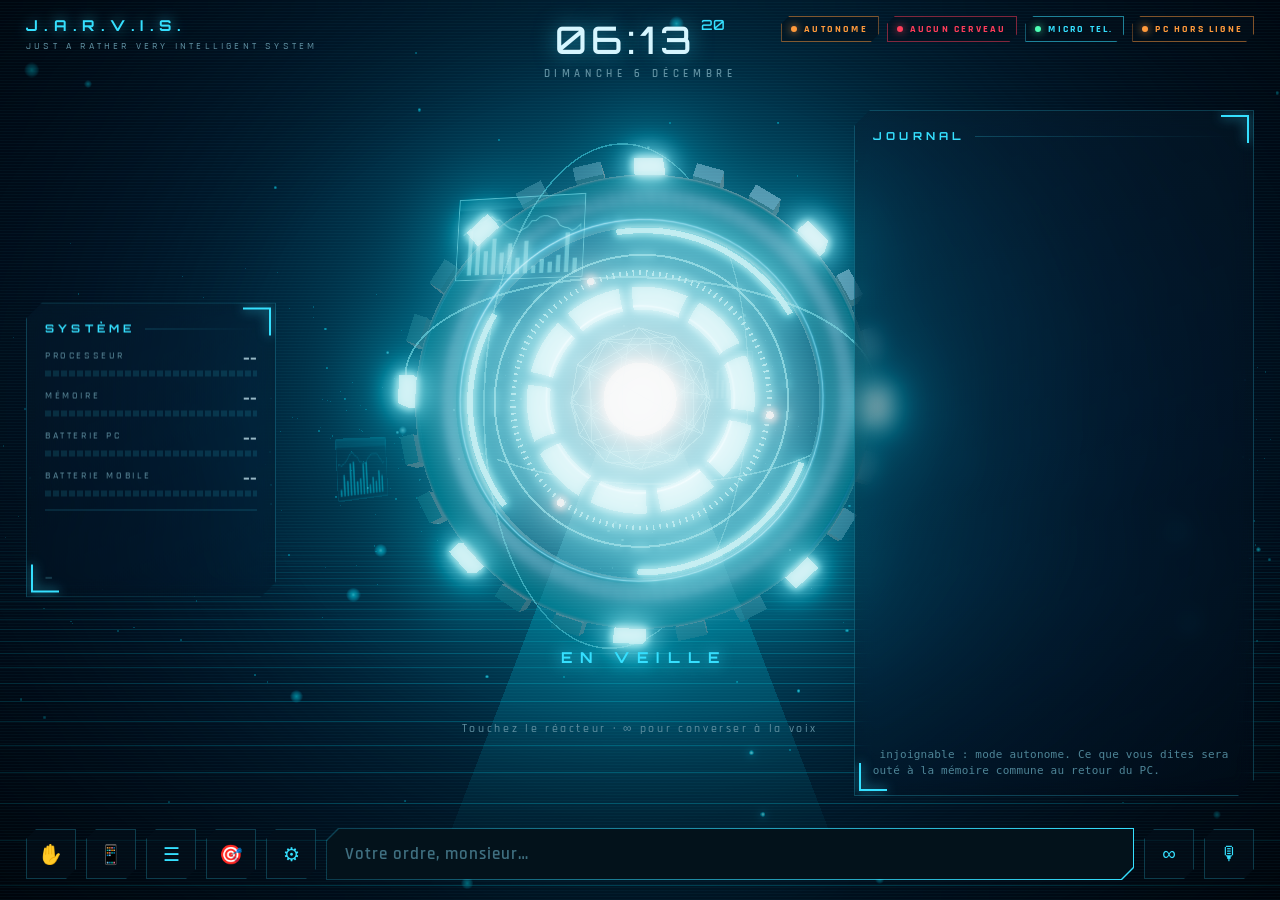
==== commit c244ac3f: "Modèles de secours par fournisseur quand un quota gratuit est atteint ; page Missions & projets (/mi" ====
--- a/static/index.html
+++ b/static/index.html
@@ -63,6 +63,7 @@
   <button id="btn-hands" class="tool" title="Contrôle par les mains">✋</button>
   <button id="btn-phone" class="tool" title="Téléphone">📱</button>
   <button class="tool" title="Urgences : mails, agenda, tâches" onclick="location.href='/tableau'">☰</button>
+  <button class="tool" title="Missions & projets" onclick="location.href='/missions'">🎯</button>
   <button id="btn-cfg" class="tool" title="Réglages">⚙</button>
   <form id="form"><input id="input" placeholder="Votre ordre, monsieur…" autocomplete="off" enterkeyhint="send"></form>
   <button id="btn-talk" class="tool" title="Conversation mains libres">∞</button>
--- a/static/hud.css
+++ b/static/hud.css
@@ -202,3 +202,6 @@
 body.wallpaper #reactor{width:min(70vw,44vh)}
 body.wallpaper #say{font-size:clamp(17px,2.4vw,22px)}
 body.wallpaper .clock{grid-column:1/-1!important;grid-row:1!important;text-align:center!important}
+
+.evo-btn{margin:4px 6px 0 0;padding:3px 10px;background:transparent;border:1px solid #39f3ff;color:#39f3ff;border-radius:4px;font:inherit;font-size:.8em;letter-spacing:.1em;cursor:pointer}
+.evo-btn:hover{background:#39f3ff22;box-shadow:0 0 8px #39f3ff}
